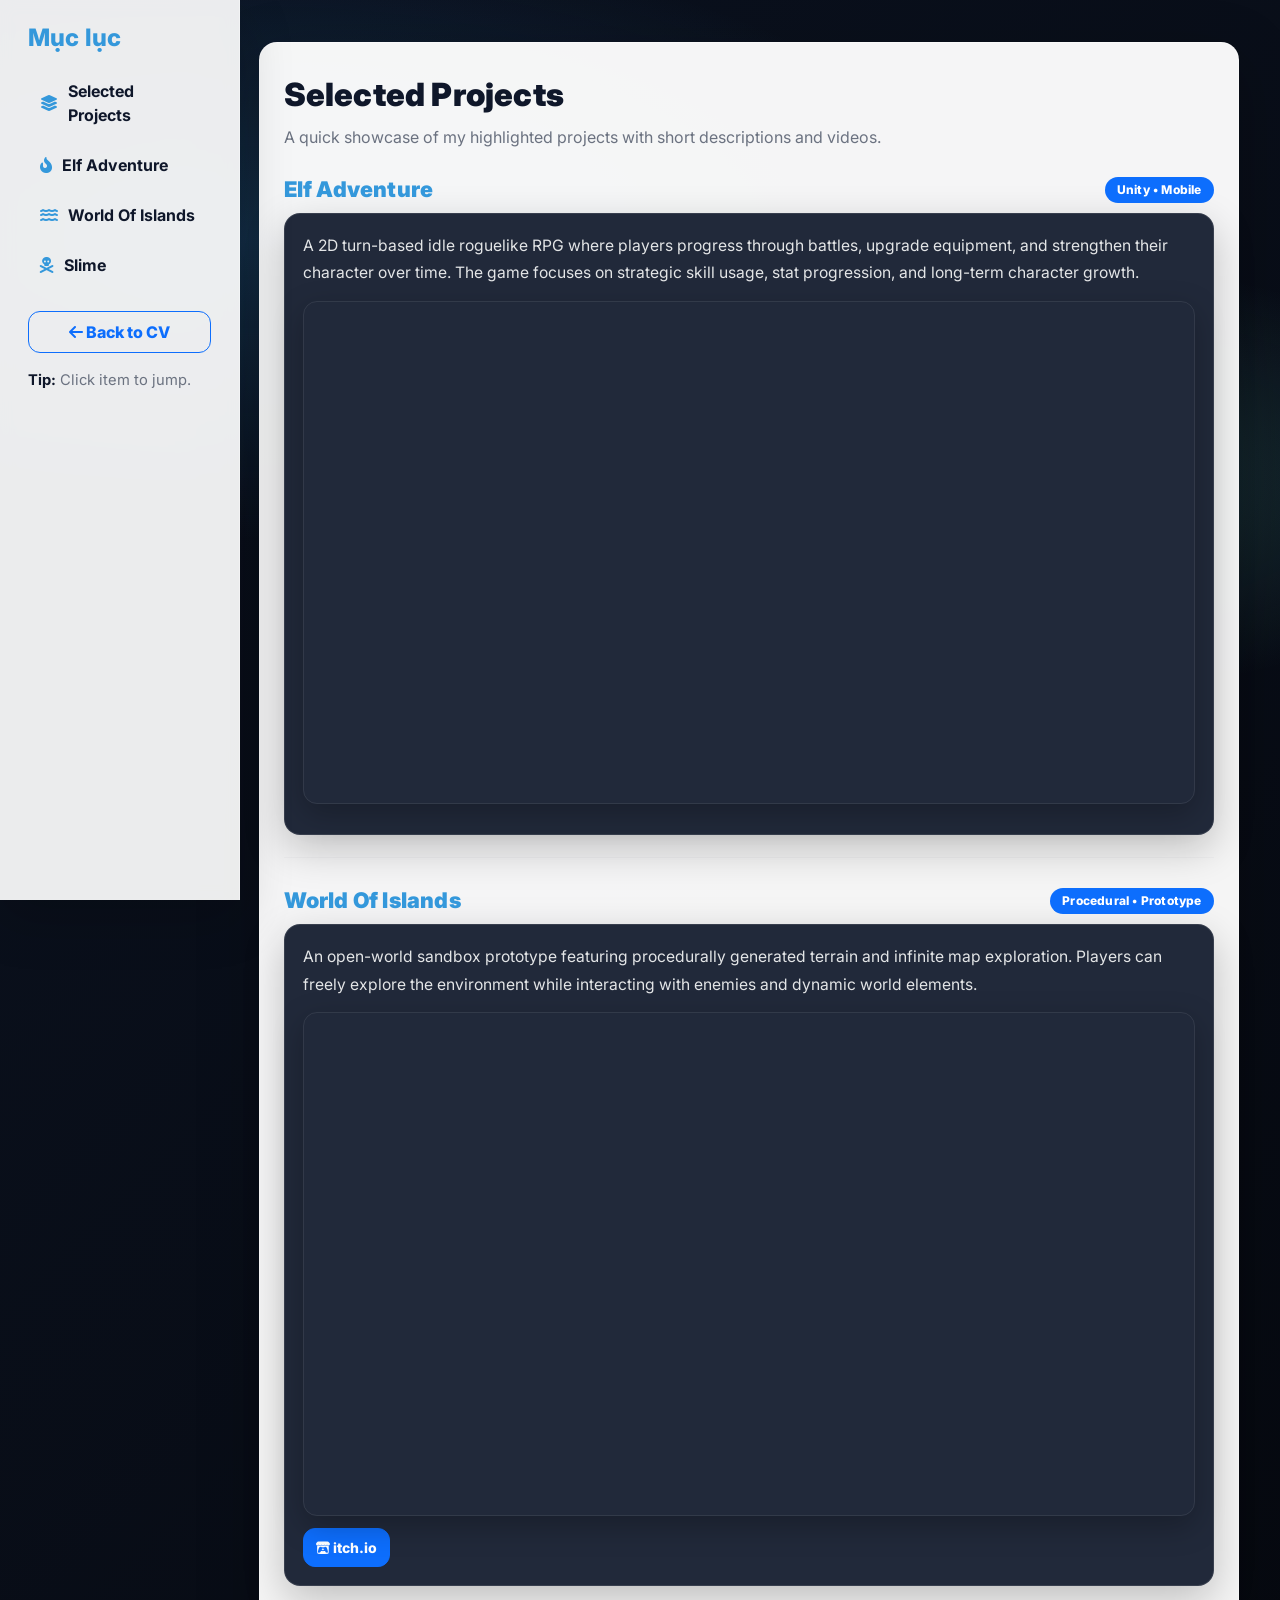
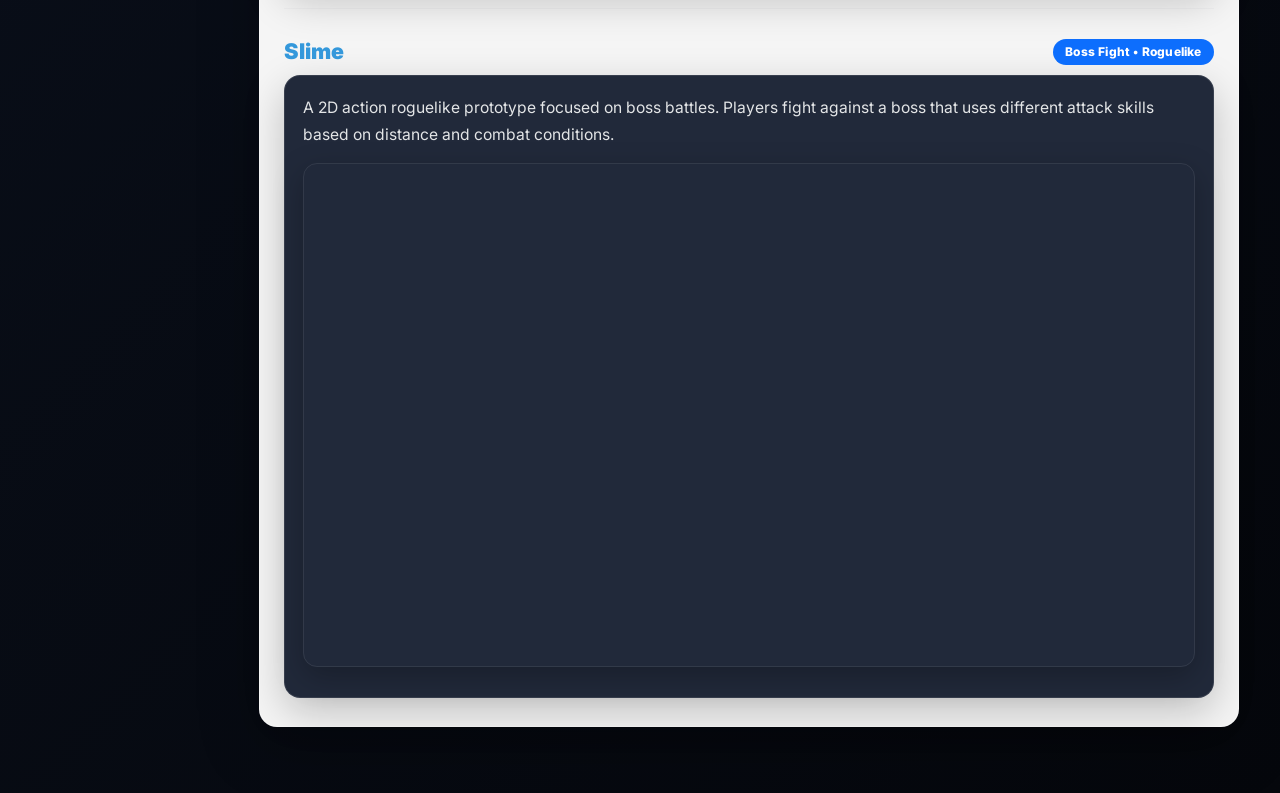
==== portfolio.html @ c22aa897 "commit" ====
<!DOCTYPE html>
<html lang="vi">
<head>
  <meta charset="UTF-8" />
  <meta name="viewport" content="width=device-width, initial-scale=1" />
  <title>Portfolio - Võ Phước Hậu</title>

  <!-- Bootstrap -->
  <link href="https://cdn.jsdelivr.net/npm/bootstrap@5.3.3/dist/css/bootstrap.min.css" rel="stylesheet" />

  <!-- Font Awesome -->
  <link rel="stylesheet" href="https://cdnjs.cloudflare.com/ajax/libs/font-awesome/6.4.2/css/all.min.css" />

  <!-- Inter Font (same as CV) -->
  <link rel="preconnect" href="https://fonts.googleapis.com">
  <link rel="preconnect" href="https://fonts.gstatic.com" crossorigin>
  <link href="https://fonts.googleapis.com/css2?family=Inter:wght@400;500;600;700;800&display=swap" rel="stylesheet">

  <style>
    :root{
      --bg1:#0b1220;
      --bg2:#05070c;
      --card: rgba(255,255,255,0.96);
      --card2: rgba(249,250,251,0.88);
      --text:#111827;
      --muted:#6b7280;
      --line:#e5e7eb;
      --brand:#3498db;
      --brand2:#74ebd5;
      --dark:#0f172a;
    }

    body{
      background:
        radial-gradient(1200px 500px at 20% 10%, rgba(52,152,219,.22), transparent 60%),
        radial-gradient(900px 400px at 80% 20%, rgba(116,235,213,.18), transparent 55%),
        linear-gradient(135deg, var(--bg1), var(--bg2));
      font-family: 'Inter', sans-serif;
      min-height: 100vh;
      color: var(--text);
    }

    /* Layout */
    .portfolio-shell{
      padding: 26px 0;
    }

    .portfolio-container{
      background: var(--card);
      border-radius: 18px;
      box-shadow: 0 18px 60px rgba(0,0,0,0.25);
      border: 1px solid rgba(255,255,255,0.35);
      padding: 28px 24px;
      margin: 16px auto 40px;
      max-width: 980px;
    }

    /* Sidebar */
    .sidebar{
      min-width: 240px;
      z-index: 100;
      background: rgba(255,255,255,0.92);
      border-right: 1px solid rgba(255,255,255,0.35);
      box-shadow: 0 18px 50px rgba(0,0,0,0.18);
      backdrop-filter: blur(8px);
    }

    .sidebar h4{
      color: var(--brand);
      font-weight: 800;
      letter-spacing: .2px;
      margin: 0;
    }

    .sidebar .nav-link{
      color: #0f172a;
      font-weight: 700;
      border-radius: 12px;
      padding: 10px 12px;
      transition: background 0.2s, transform 0.15s;
      display:flex;
      align-items:center;
      gap:10px;
    }

    .sidebar .nav-link:hover{
      background: rgba(52,152,219,.10);
      transform: translateY(-1px);
    }

    .sidebar .nav-link.active{
      background: rgba(52,152,219,.14);
      border: 1px solid rgba(52,152,219,.25);
    }

    /* Header */
    .page-title{
      font-weight: 900;
      letter-spacing: .2px;
      color: var(--dark);
      margin-bottom: 6px;
      font-size: 2rem;
    }
    .page-subtitle{
      color: var(--muted);
      margin-bottom: 0;
      line-height: 1.6;
    }

    /* Project sections */
    .project-section{
      margin-top: 18px;
      padding-top: 8px;
    }

    .project-header{
      display:flex;
      align-items:center;
      justify-content: space-between;
      gap: 12px;
      margin-bottom: 10px;
    }

    .project-name{
      margin:0;
      font-weight: 900;
      color: var(--brand);
      letter-spacing: .2px;
      font-size: 1.35rem;
    }

    .badge{
      border-radius: 999px;
      font-weight: 800;
      padding: 7px 12px;
      letter-spacing: .2px;
    }

    .project-card{
      border-radius: 16px;
      border: 1px solid rgba(255,255,255,0.10);
      background: rgba(15,23,42,0.92);
      box-shadow: 0 14px 40px rgba(0,0,0,0.22);
      padding: 18px 18px;
    }

    .project-desc{
      color: rgba(248,249,250,0.90);
      line-height: 1.75;
      margin-bottom: 14px;
      font-size: .98rem;
    }

    .video-wrapper{
      position: relative;
      padding-bottom: 56.25%;
      height: 0;
      overflow: hidden;
      border-radius: 14px;
      box-shadow: 0 10px 30px rgba(0,0,0,0.25);
      border: 1px solid rgba(255,255,255,0.08);
      margin-bottom: 12px;
    }
    .video-wrapper iframe{
      position:absolute; top:0; left:0; width:100%; height:100%;
      border-radius: 14px;
    }

    .btn{
      border-radius: 12px;
      font-weight: 800;
      padding: 8px 12px;
    }

    hr{
      border-color: rgba(17,24,39,0.10);
      margin: 22px 0;
    }

    /* Mobile sidebar */
    #toggleSidebar{
      top: 18px;
      left: 18px;
      z-index: 1000;
      border-radius: 12px;
      font-weight: 800;
    }

    @media (max-width: 768px){
      #sidebar{ width: 250px; }
      main{ margin-left: 0 !important; }
      .portfolio-container{
        padding: 20px 14px;
        margin-top: 58px;
      }
    }
  </style>
</head>

<body>
  <button id="toggleSidebar" class="btn btn-outline-light position-fixed d-md-none">
    <i class="fa-solid fa-bars"></i>
  </button>

  <div class="container-fluid portfolio-shell">
    <div class="row">

      <!-- Sidebar -->
      <nav id="sidebar"
           class="col-md-3 col-lg-2 sidebar position-fixed vh-100 overflow-auto"
           style="left:0; top:0; transition:left 0.3s;">
        <div class="pt-4 px-3">
          <div class="d-flex align-items-center justify-content-between">
            <h4>Mục lục</h4>
            <button id="closeSidebar" class="btn btn-sm btn-light d-md-none" style="border-radius:10px;">
              <i class="fa-solid fa-xmark"></i>
            </button>
          </div>

          <ul class="nav flex-column mt-3" style="gap: 6px;">
            <li class="nav-item">
              <a class="nav-link" href="#selected-projects">
                <i class="fa-solid fa-layer-group" style="color:var(--brand)"></i>
                <span>Selected Projects</span>
              </a>
            </li>

            <li class="nav-item">
              <a class="nav-link" href="#elf-adventure">
                <i class="fa-solid fa-fire-flame-curved" style="color:var(--brand)"></i>
                <span>Elf Adventure</span>
              </a>
            </li>

            <li class="nav-item">
              <a class="nav-link" href="#world-of-islands">
                <i class="fa-solid fa-water" style="color:var(--brand)"></i>
                <span>World Of Islands</span>
              </a>
            </li>

            <li class="nav-item">
              <a class="nav-link" href="#slime-roguelike">
                <i class="fa-solid fa-skull-crossbones" style="color:var(--brand)"></i>
                <span>Slime</span>
              </a>
            </li>
          </ul>

          <a href="index.html" class="btn btn-outline-primary mt-4 w-100">
            <i class="fa-solid fa-arrow-left"></i> Back to CV
          </a>

          <div class="mt-3" style="color:var(--muted); font-size:.92rem; line-height:1.6;">
            <b style="color:#0f172a;">Tip:</b> Click item to jump.
          </div>
        </div>
      </nav>

      <!-- Main content -->
      <main class="col-md-9 col-lg-10 offset-md-3 offset-lg-2">
        <div class="portfolio-container">

          <section id="selected-projects">
            <div class="page-title">Selected Projects</div>
            <p class="page-subtitle">A quick showcase of my highlighted projects with short descriptions and videos.</p>
          </section>

          <!-- PROJECT 1 -->
          <section id="elf-adventure" class="project-section">
            <div class="project-header">
              <h3 class="project-name">Elf Adventure</h3>
              <span class="badge bg-primary">Unity • Mobile</span>
            </div>

            <div class="project-card">
              <p class="project-desc">
                A 2D turn-based idle roguelike RPG where players progress through battles, upgrade equipment,
                and strengthen their character over time. The game focuses on strategic skill usage, stat progression,
                and long-term character growth.
              </p>

              <div class="video-wrapper">
                <iframe src="https://www.youtube.com/embed/zH4urWSSIJs?si=Kksbc3OR6FXkF0CQ"
                        frameborder="0" allow="autoplay; encrypted-media" allowfullscreen></iframe>
              </div>

              <!-- Add when available -->
              <!--
              <a href="https://play.google.com/store/apps/details?id=..."
                 class="btn btn-primary btn-sm" target="_blank" rel="noopener">
                <i class="fa-brands fa-google-play"></i> CH Play
              </a>
              -->
            </div>
          </section>

          <hr />

          <!-- PROJECT 2 -->
          <section id="world-of-islands" class="project-section">
            <div class="project-header">
              <h3 class="project-name">World Of Islands</h3>
              <span class="badge bg-primary">Procedural • Prototype</span>
            </div>

            <div class="project-card">
              <p class="project-desc">
                An open-world sandbox prototype featuring procedurally generated terrain and infinite map exploration.
                Players can freely explore the environment while interacting with enemies and dynamic world elements.
              </p>

              <div class="video-wrapper">
                <iframe src="https://www.youtube.com/embed/rtzAHnROvlc?si=ijsRk8je9ROnFsRm"
                        frameborder="0" allow="autoplay; encrypted-media" allowfullscreen></iframe>
              </div>

              <a href="https://uyi981.itch.io/world-of-islands"
                 class="btn btn-primary btn-sm" target="_blank" rel="noopener">
                <i class="fa-brands fa-itch-io"></i> itch.io
              </a>
            </div>
          </section>

          <hr />

          <!-- PROJECT 3 -->
          <section id="slime-roguelike" class="project-section">
            <div class="project-header">
              <h3 class="project-name">Slime</h3>
              <span class="badge bg-primary">Boss Fight • Roguelike</span>
            </div>

            <div class="project-card">
              <p class="project-desc">
                A 2D action roguelike prototype focused on boss battles. Players fight against a boss that uses
                different attack skills based on distance and combat conditions.
              </p>

              <div class="video-wrapper">
                <iframe src="https://www.youtube.com/embed/W8ROAd5GGwc?si=e60w7f4ymEQqLX59"
                        frameborder="0" allow="autoplay; encrypted-media" allowfullscreen></iframe>
              </div>
            </div>
          </section>

        </div>
      </main>
    </div>
  </div>

  <script>
    // Sidebar responsive toggle
    function setSidebarState() {
      var sidebar = document.getElementById('sidebar');
      var toggleBtn = document.getElementById('toggleSidebar');
      var closeBtn = document.getElementById('closeSidebar');

      if (window.innerWidth < 768) {
        if (!sidebar.classList.contains('sidebar-open')) {
          sidebar.style.left = '-260px';
        }
        toggleBtn.style.display = 'block';
        if (closeBtn) closeBtn.style.display = 'inline-block';
      } else {
        sidebar.style.left = '0';
        sidebar.classList.remove('sidebar-open');
        toggleBtn.style.display = 'none';
        if (closeBtn) closeBtn.style.display = 'none';
      }
    }

    window.addEventListener('resize', setSidebarState);
    window.addEventListener('DOMContentLoaded', setSidebarState);

    document.getElementById('toggleSidebar').onclick = function() {
      var sidebar = document.getElementById('sidebar');
      sidebar.style.left = '0';
      sidebar.classList.add('sidebar-open');
    };

    document.getElementById('closeSidebar').onclick = function() {
      var sidebar = document.getElementById('sidebar');
      sidebar.style.left = '-260px';
      sidebar.classList.remove('sidebar-open');
    };

    // Active nav link on click (simple)
    document.querySelectorAll('#sidebar .nav-link').forEach(function(link){
      link.addEventListener('click', function(){
        document.querySelectorAll('#sidebar .nav-link').forEach(function(l){ l.classList.remove('active'); });
        link.classList.add('active');
      });
    });
  </script>

  <script src="https://cdn.jsdelivr.net/npm/bootstrap@5.3.3/dist/js/bootstrap.bundle.min.js"></script>
</body>
</html>
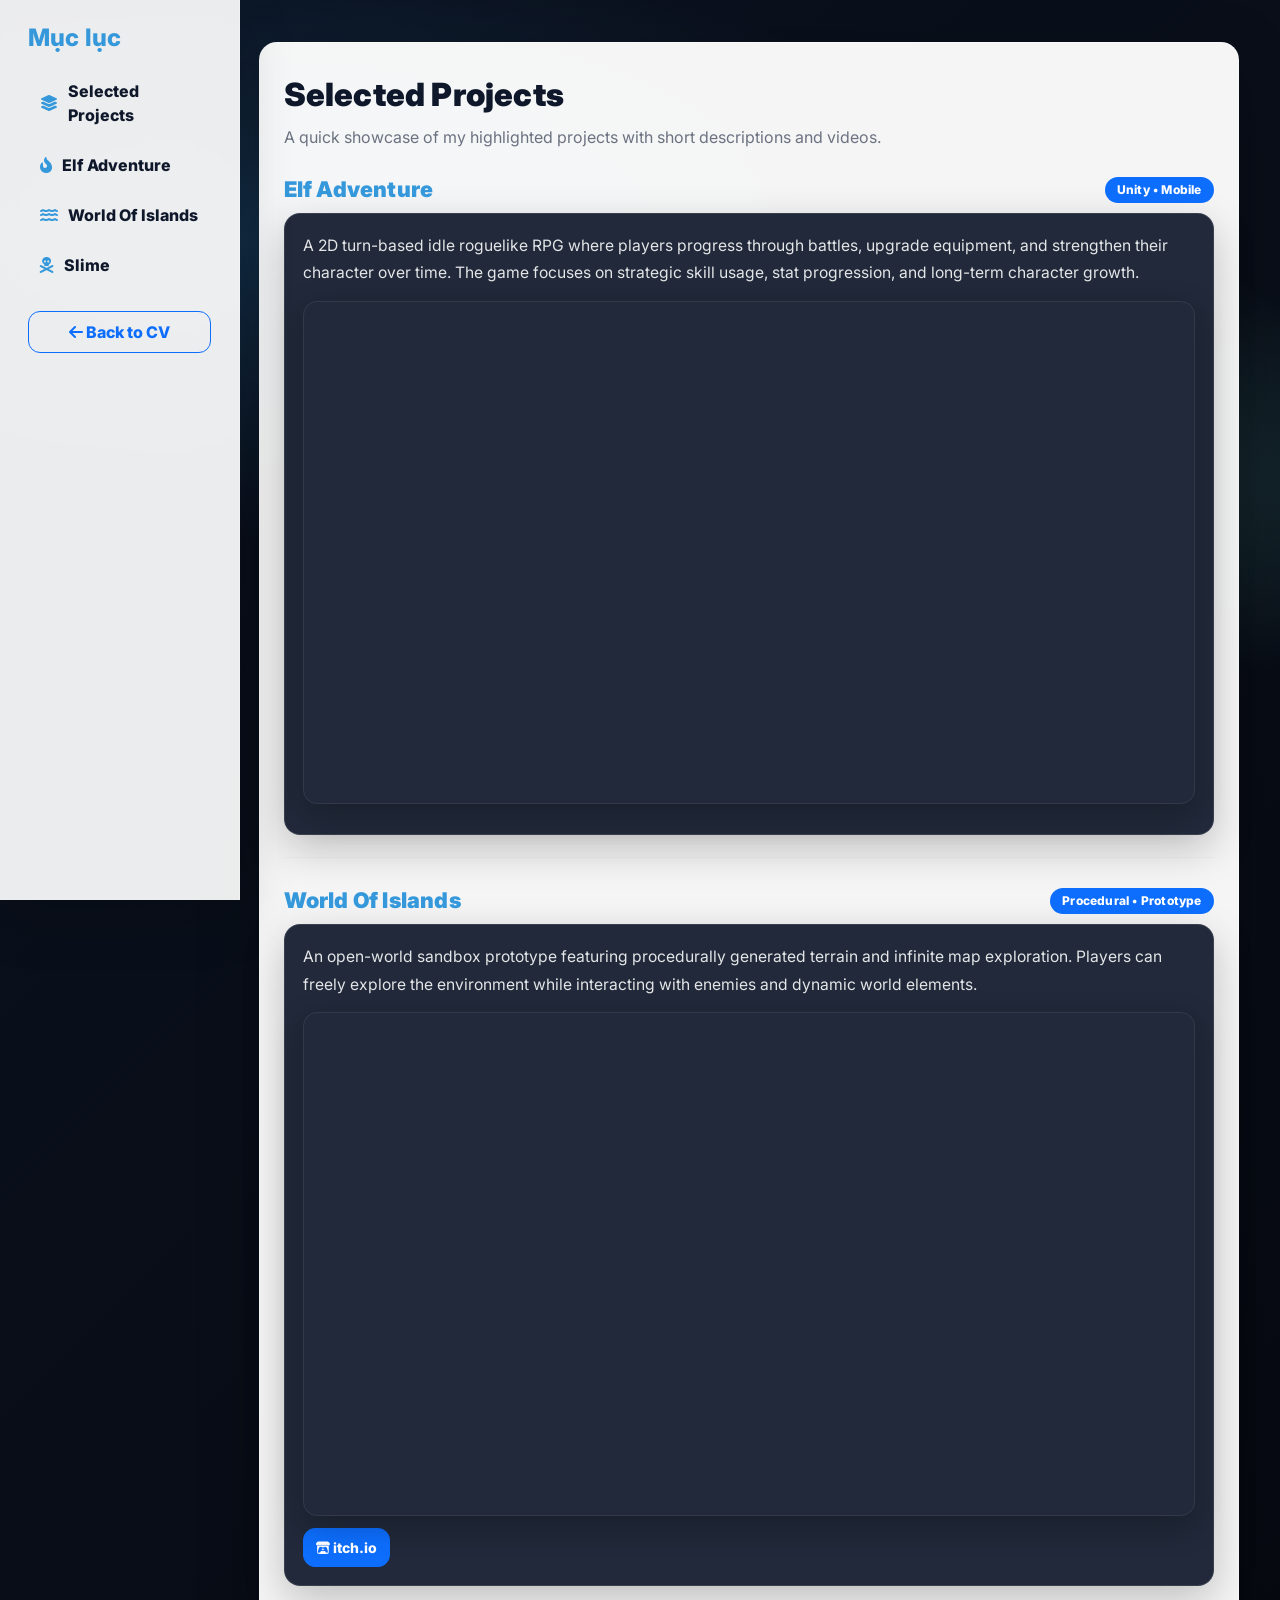
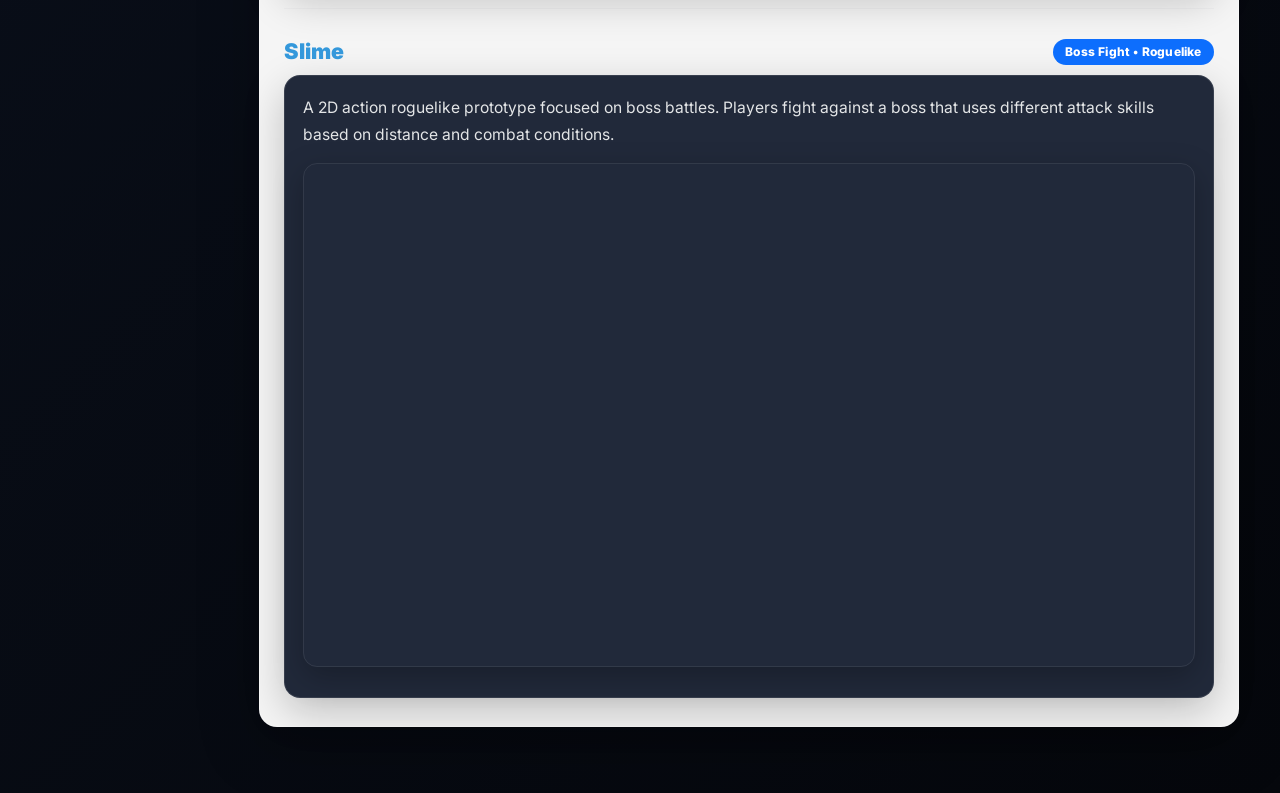
==== commit e1812e83: "commit" ====
--- a/portfolio.html
+++ b/portfolio.html
@@ -21,7 +21,6 @@
       --bg1:#0b1220;
       --bg2:#05070c;
       --card: rgba(255,255,255,0.96);
-      --card2: rgba(249,250,251,0.88);
       --text:#111827;
       --muted:#6b7280;
       --line:#e5e7eb;
@@ -40,7 +39,17 @@
       color: var(--text);
     }
 
-    /* Layout */
+    /* ===== Backdrop for mobile sidebar ===== */
+    #backdrop{
+      display:none;
+      position:fixed;
+      inset:0;
+      background: rgba(0,0,0,.45);
+      z-index: 999;
+      backdrop-filter: blur(2px);
+    }
+
+    /* ===== Main container ===== */
     .portfolio-shell{
       padding: 26px 0;
     }
@@ -55,10 +64,10 @@
       max-width: 980px;
     }
 
-    /* Sidebar */
+    /* ===== Sidebar ===== */
     .sidebar{
       min-width: 240px;
-      z-index: 100;
+      z-index: 1000; /* above backdrop */
       background: rgba(255,255,255,0.92);
       border-right: 1px solid rgba(255,255,255,0.35);
       box-shadow: 0 18px 50px rgba(0,0,0,0.18);
@@ -74,7 +83,7 @@
 
     .sidebar .nav-link{
       color: #0f172a;
-      font-weight: 700;
+      font-weight: 800;
       border-radius: 12px;
       padding: 10px 12px;
       transition: background 0.2s, transform 0.15s;
@@ -93,7 +102,7 @@
       border: 1px solid rgba(52,152,219,.25);
     }
 
-    /* Header */
+    /* ===== Header ===== */
     .page-title{
       font-weight: 900;
       letter-spacing: .2px;
@@ -107,7 +116,7 @@
       line-height: 1.6;
     }
 
-    /* Project sections */
+    /* ===== Project sections ===== */
     .project-section{
       margin-top: 18px;
       padding-top: 8px;
@@ -177,27 +186,63 @@
       margin: 22px 0;
     }
 
-    /* Mobile sidebar */
+    /* ===== Mobile toggle button ===== */
     #toggleSidebar{
       top: 18px;
       left: 18px;
-      z-index: 1000;
+      z-index: 1100;
       border-radius: 12px;
-      font-weight: 800;
-    }
-
+      font-weight: 900;
+    }
+
+    /* =========================
+       MOBILE: MAKE IT LOOK UNIQUE
+       ========================= */
     @media (max-width: 768px){
-      #sidebar{ width: 250px; }
+      /* 1) Container becomes "hero card" + more rounded */
+      .portfolio-container{
+        padding: 18px 14px;
+        margin-top: 84px; /* leave space for button */
+        border-radius: 22px;
+      }
+
+      .page-title{
+        font-size: 1.6rem;
+      }
+
+      /* 2) Project cards become more “stacked” and airy */
+      .project-card{
+        border-radius: 20px;
+        padding: 16px 14px;
+      }
+
+      .project-name{
+        font-size: 1.18rem;
+      }
+
+      /* 3) Sidebar becomes overlay drawer (not template-like) */
+      #sidebar{
+        width: 85vw !important;
+        max-width: 320px;
+        border-top-right-radius: 18px;
+        border-bottom-right-radius: 18px;
+      }
+
+      /* 4) Ensure main doesn't offset */
       main{ margin-left: 0 !important; }
-      .portfolio-container{
-        padding: 20px 14px;
-        margin-top: 58px;
+
+      /* 5) Hide close button style nicer */
+      #closeSidebar{
+        border-radius: 10px;
       }
     }
   </style>
 </head>
 
 <body>
+  <!-- Backdrop (mobile) -->
+  <div id="backdrop"></div>
+
   <button id="toggleSidebar" class="btn btn-outline-light position-fixed d-md-none">
     <i class="fa-solid fa-bars"></i>
   </button>
@@ -212,7 +257,7 @@
         <div class="pt-4 px-3">
           <div class="d-flex align-items-center justify-content-between">
             <h4>Mục lục</h4>
-            <button id="closeSidebar" class="btn btn-sm btn-light d-md-none" style="border-radius:10px;">
+            <button id="closeSidebar" class="btn btn-sm btn-light d-md-none">
               <i class="fa-solid fa-xmark"></i>
             </button>
           </div>
@@ -250,10 +295,6 @@
           <a href="index.html" class="btn btn-outline-primary mt-4 w-100">
             <i class="fa-solid fa-arrow-left"></i> Back to CV
           </a>
-
-          <div class="mt-3" style="color:var(--muted); font-size:.92rem; line-height:1.6;">
-            <b style="color:#0f172a;">Tip:</b> Click item to jump.
-          </div>
         </div>
       </nav>
 
@@ -350,15 +391,16 @@
   </div>
 
   <script>
-    // Sidebar responsive toggle
+    // Sidebar responsive toggle + backdrop
     function setSidebarState() {
       var sidebar = document.getElementById('sidebar');
       var toggleBtn = document.getElementById('toggleSidebar');
       var closeBtn = document.getElementById('closeSidebar');
+      var backdrop = document.getElementById('backdrop');
 
       if (window.innerWidth < 768) {
         if (!sidebar.classList.contains('sidebar-open')) {
-          sidebar.style.left = '-260px';
+          sidebar.style.left = '-340px';
         }
         toggleBtn.style.display = 'block';
         if (closeBtn) closeBtn.style.display = 'inline-block';
@@ -367,29 +409,39 @@
         sidebar.classList.remove('sidebar-open');
         toggleBtn.style.display = 'none';
         if (closeBtn) closeBtn.style.display = 'none';
+        backdrop.style.display = 'none';
       }
     }
 
     window.addEventListener('resize', setSidebarState);
     window.addEventListener('DOMContentLoaded', setSidebarState);
 
-    document.getElementById('toggleSidebar').onclick = function() {
+    function openSidebar(){
       var sidebar = document.getElementById('sidebar');
+      var backdrop = document.getElementById('backdrop');
       sidebar.style.left = '0';
       sidebar.classList.add('sidebar-open');
-    };
-
-    document.getElementById('closeSidebar').onclick = function() {
+      backdrop.style.display = 'block';
+    }
+
+    function closeSidebar(){
       var sidebar = document.getElementById('sidebar');
-      sidebar.style.left = '-260px';
+      var backdrop = document.getElementById('backdrop');
+      sidebar.style.left = '-340px';
       sidebar.classList.remove('sidebar-open');
-    };
-
-    // Active nav link on click (simple)
+      backdrop.style.display = 'none';
+    }
+
+    document.getElementById('toggleSidebar').onclick = openSidebar;
+    document.getElementById('closeSidebar').onclick = closeSidebar;
+    document.getElementById('backdrop').onclick = closeSidebar;
+
+    // Active nav link on click
     document.querySelectorAll('#sidebar .nav-link').forEach(function(link){
       link.addEventListener('click', function(){
         document.querySelectorAll('#sidebar .nav-link').forEach(function(l){ l.classList.remove('active'); });
         link.classList.add('active');
+        if (window.innerWidth < 768) closeSidebar();
       });
     });
   </script>
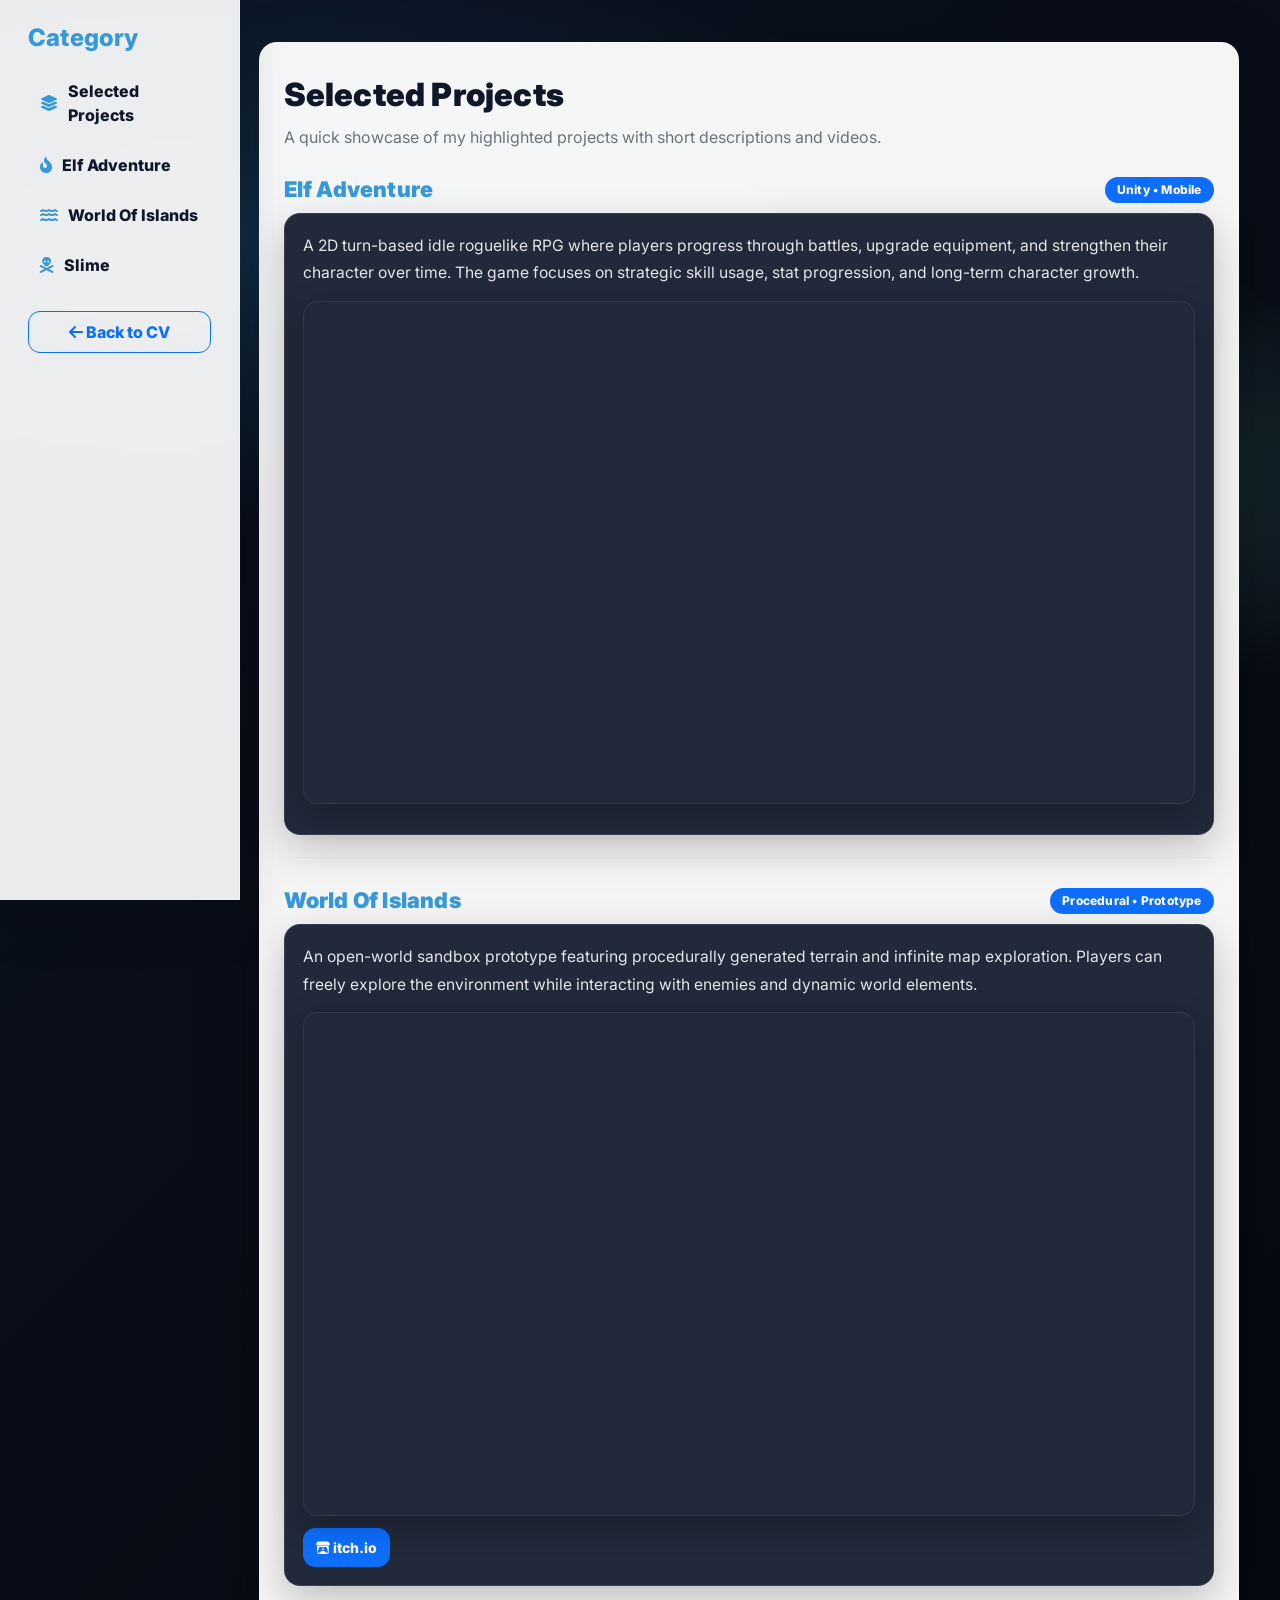
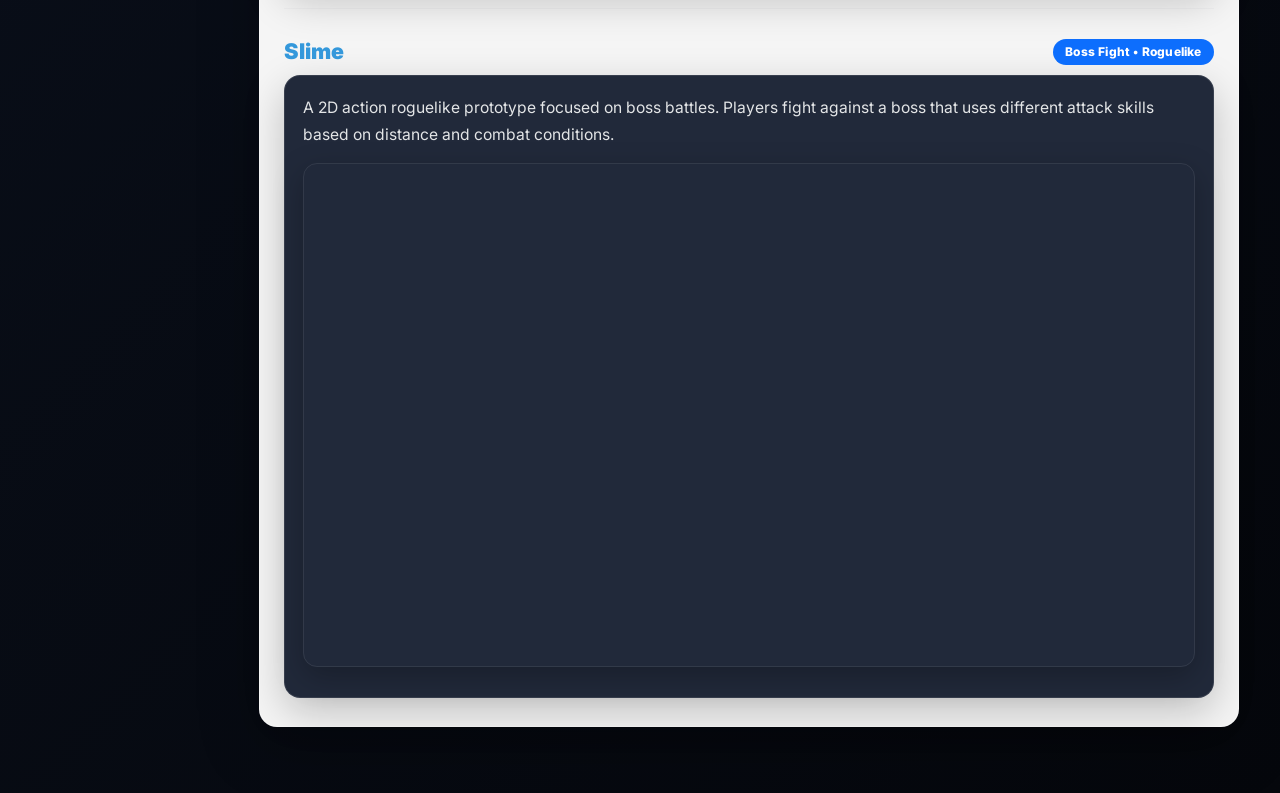
==== commit 2f95ae2f: "COMMIT" ====
--- a/portfolio.html
+++ b/portfolio.html
@@ -256,7 +256,7 @@
            style="left:0; top:0; transition:left 0.3s;">
         <div class="pt-4 px-3">
           <div class="d-flex align-items-center justify-content-between">
-            <h4>Mục lục</h4>
+            <h4>Category</h4>
             <button id="closeSidebar" class="btn btn-sm btn-light d-md-none">
               <i class="fa-solid fa-xmark"></i>
             </button>
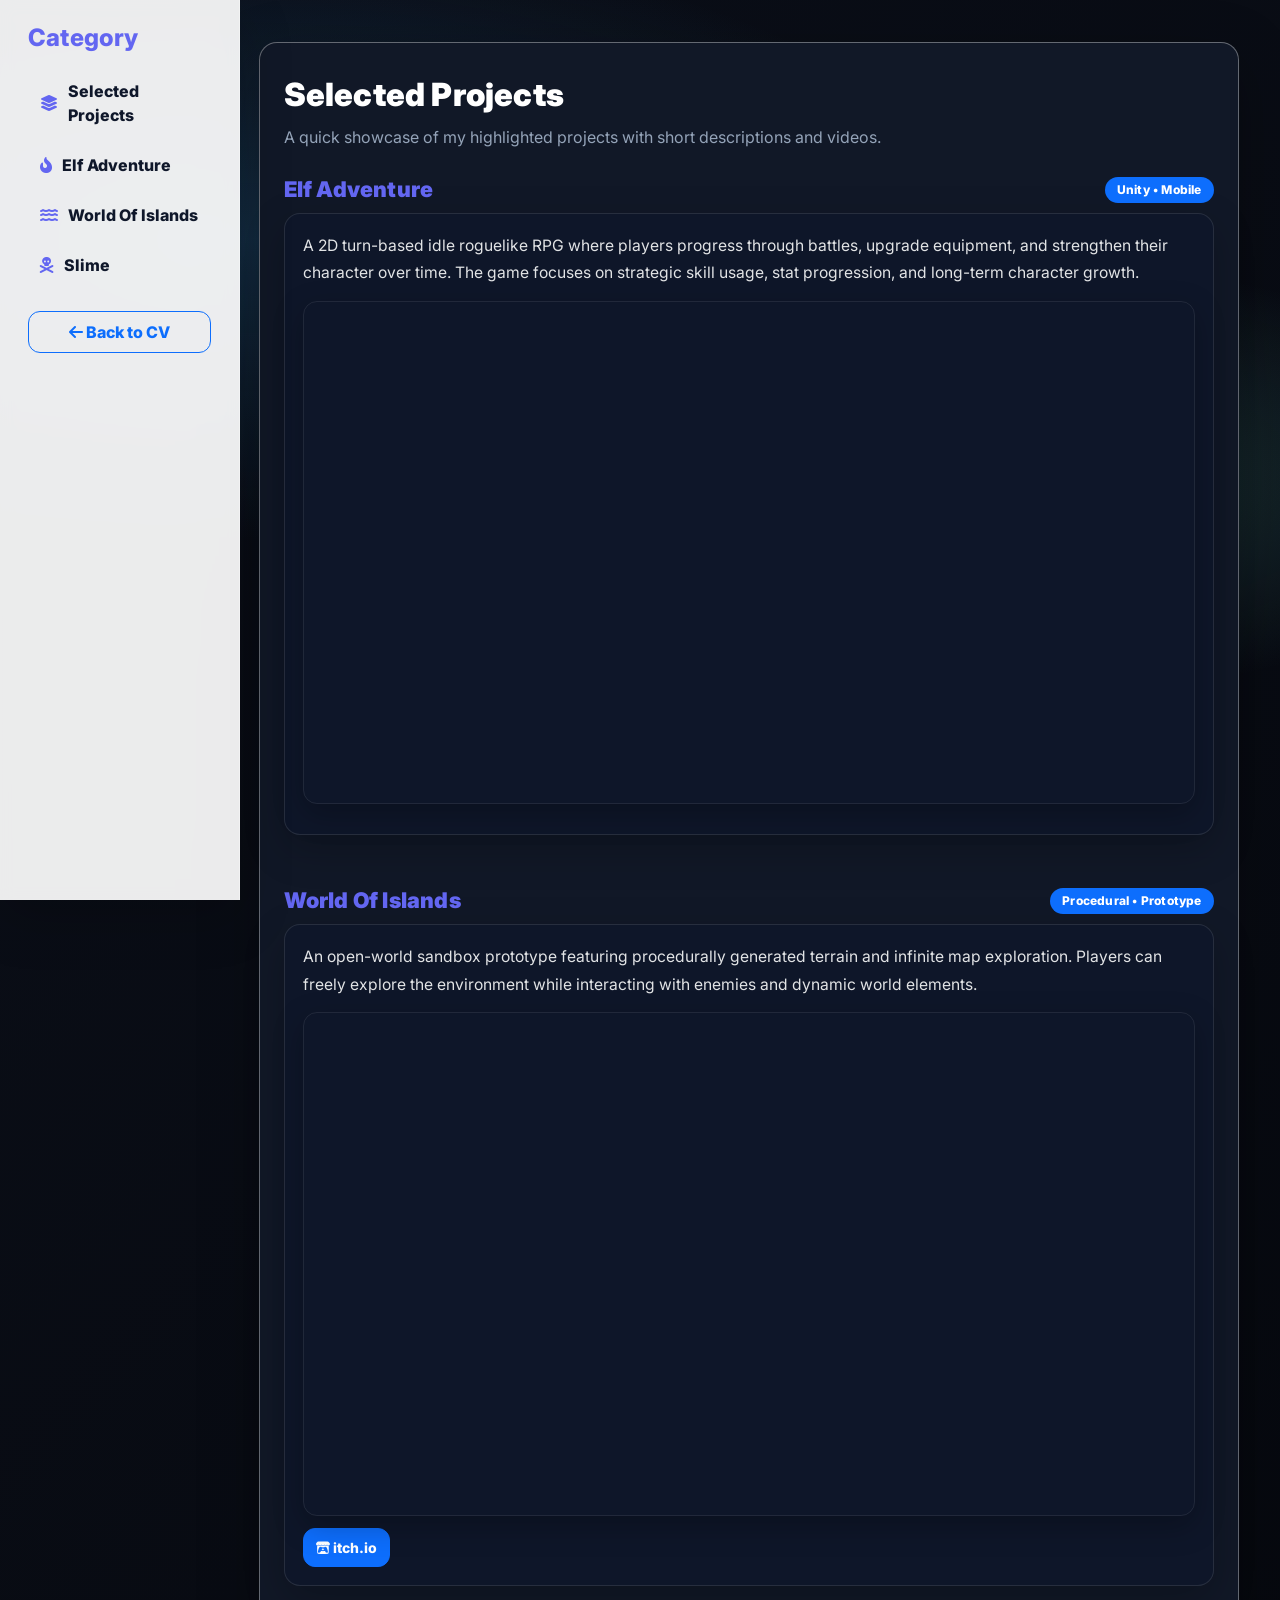
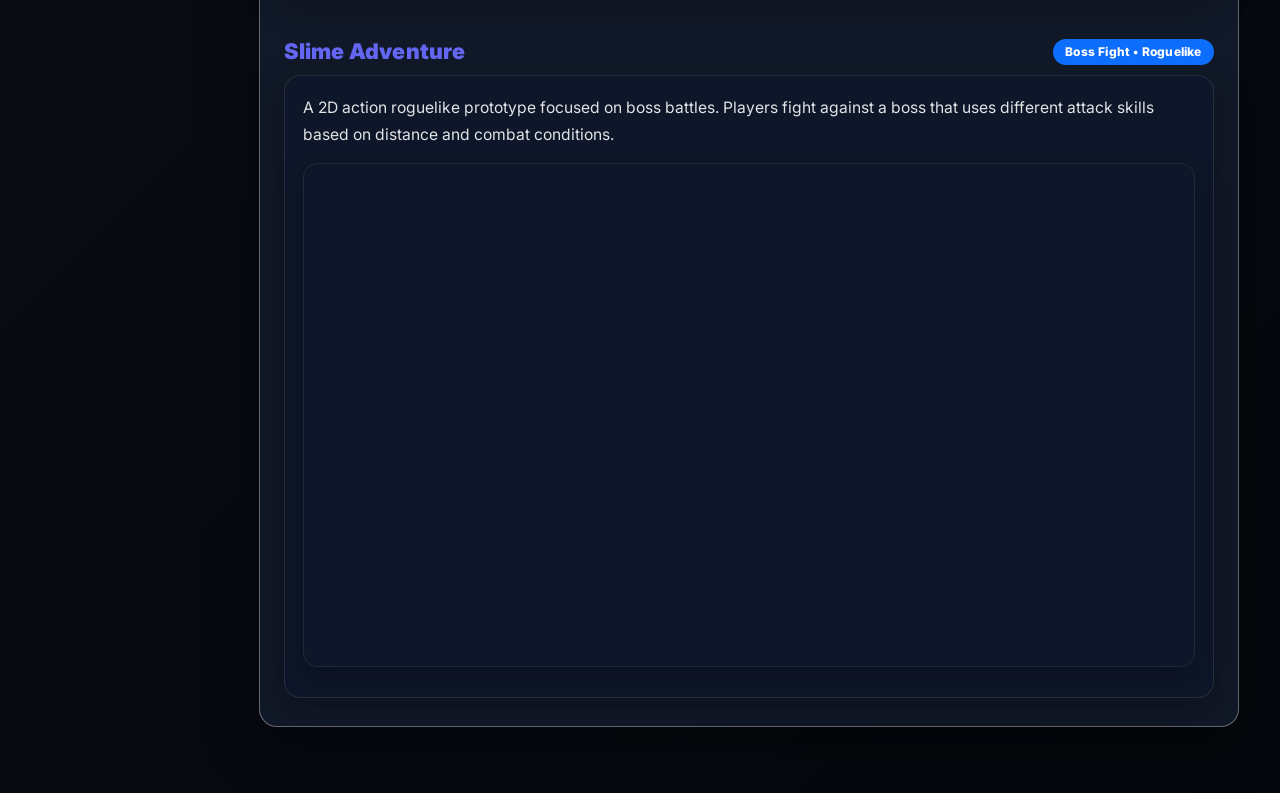
==== commit f39b6cff: "commit" ====
--- a/portfolio.html
+++ b/portfolio.html
@@ -17,17 +17,19 @@
   <link href="https://fonts.googleapis.com/css2?family=Inter:wght@400;500;600;700;800&display=swap" rel="stylesheet">
 
   <style>
-    :root{
-      --bg1:#0b1220;
-      --bg2:#05070c;
-      --card: rgba(255,255,255,0.96);
-      --text:#111827;
-      --muted:#6b7280;
-      --line:#e5e7eb;
-      --brand:#3498db;
-      --brand2:#74ebd5;
-      --dark:#0f172a;
-    }
+:root{
+  --bg1:#0b0f19;
+  --bg2:#05070c;
+
+  --card:#111827;
+  --text:#f1f5f9;
+  --muted:#94a3b8;
+  --line:#1f2937;
+
+  --brand:#6366f1;      /* Indigo nhẹ */
+  --brand2:#8b5cf6;     /* Purple accent */
+  --dark:#ffffff;
+}
 
     body{
       background:
@@ -368,7 +370,7 @@
           <!-- PROJECT 3 -->
           <section id="slime-roguelike" class="project-section">
             <div class="project-header">
-              <h3 class="project-name">Slime</h3>
+              <h3 class="project-name">Slime Adventure</h3>
               <span class="badge bg-primary">Boss Fight • Roguelike</span>
             </div>
 
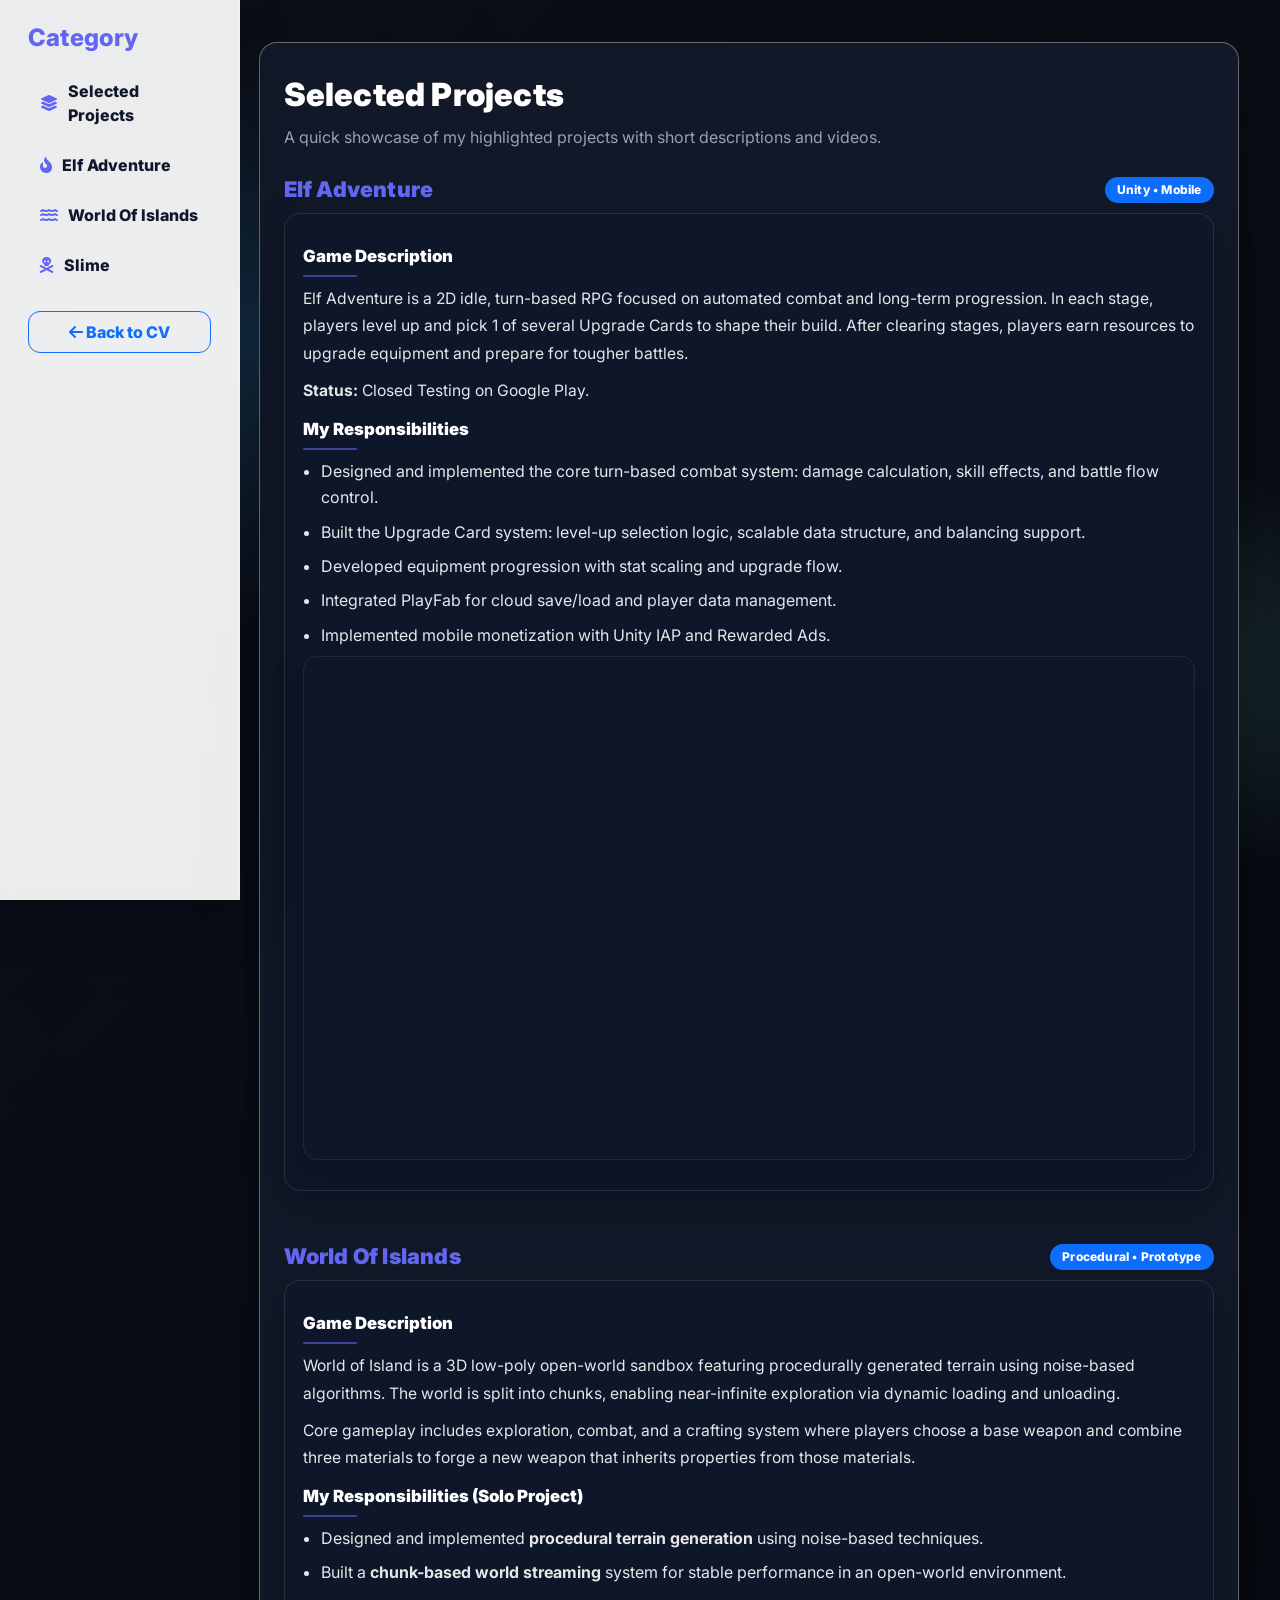
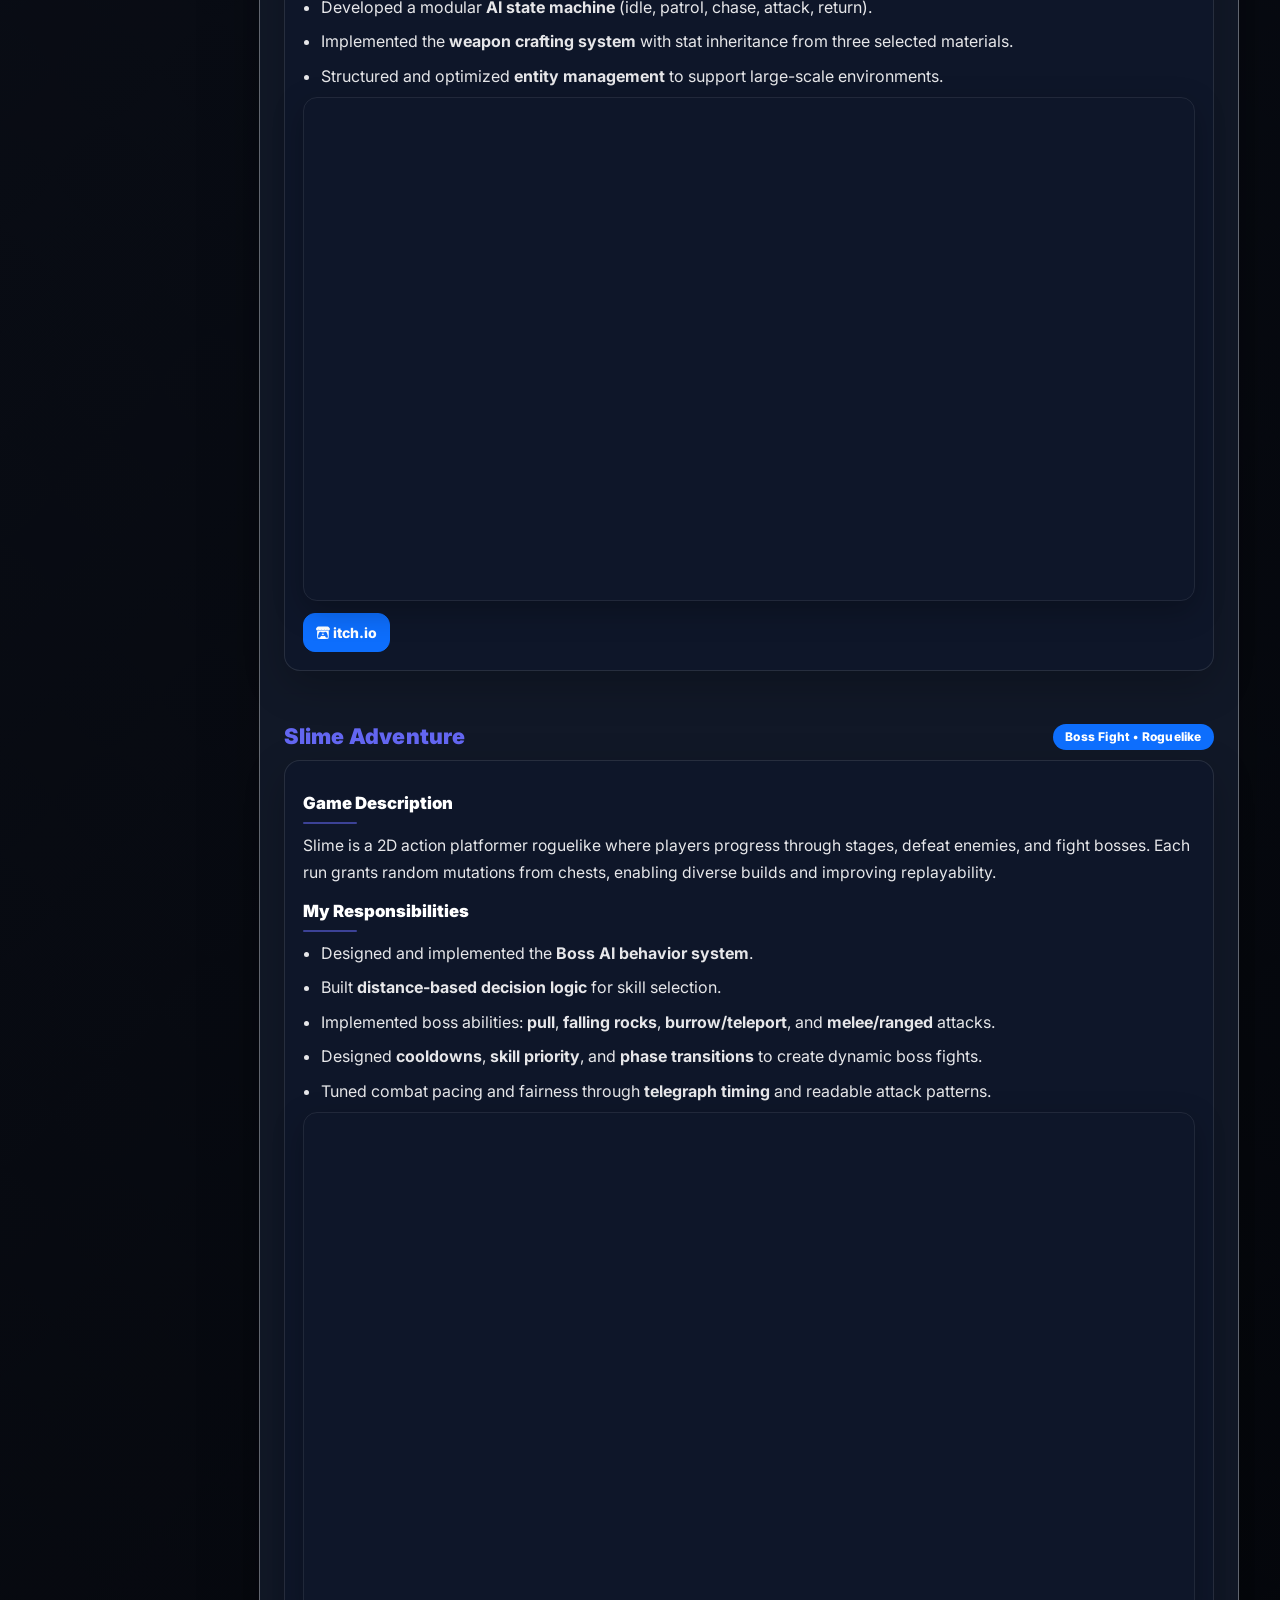
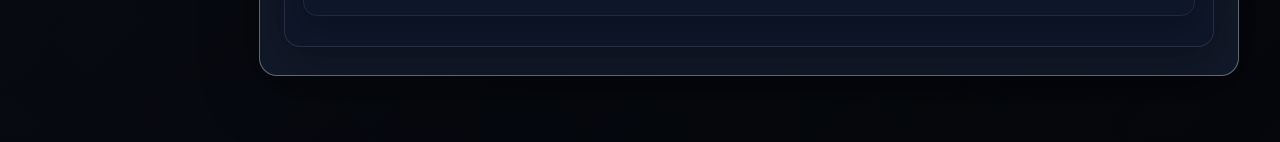
==== commit 4a46a2c4: "â" ====
--- a/portfolio.html
+++ b/portfolio.html
@@ -161,7 +161,40 @@
       margin-bottom: 14px;
       font-size: .98rem;
     }
-
+.project-block-title{
+  font-weight: 900;
+  color: var(--dark);
+  margin: 12px 0 8px;
+  font-size: 1.05rem;
+}
+
+.project-block-title::after{
+  content:"";
+  display:block;
+  height: 2px;
+  width: 54px;
+  margin-top: 6px;
+  background: rgba(99,102,241,.55);
+  border-radius: 999px;
+}
+
+.project-desc{
+  color: rgba(248,249,250,0.92);
+  line-height: 1.75;
+  margin-bottom: 10px;
+  font-size: .98rem;
+}
+
+.resp-list{
+  margin: 0;
+  padding-left: 18px;
+  color: rgba(248,249,250,0.92);
+}
+
+.resp-list li{
+  margin: 8px 0;
+  line-height: 1.65;
+}
     .video-wrapper{
       position: relative;
       padding-bottom: 56.25%;
@@ -317,11 +350,24 @@
             </div>
 
             <div class="project-card">
-              <p class="project-desc">
-                A 2D turn-based idle roguelike RPG where players progress through battles, upgrade equipment,
-                and strengthen their character over time. The game focuses on strategic skill usage, stat progression,
-                and long-term character growth.
-              </p>
+             <div class="project-block-title">Game Description</div>
+<p class="project-desc">
+  Elf Adventure is a 2D idle, turn-based RPG focused on automated combat and long-term progression.
+  In each stage, players level up and pick 1 of several Upgrade Cards to shape their build.
+  After clearing stages, players earn resources to upgrade equipment and prepare for tougher battles.
+</p>
+<p class="project-desc mb-2">
+  <b>Status:</b> Closed Testing on Google Play.
+</p>
+
+<div class="project-block-title">My Responsibilities</div>
+<ul class="resp-list">
+  <li>Designed and implemented the core turn-based combat system: damage calculation, skill effects, and battle flow control.</li>
+  <li>Built the Upgrade Card system: level-up selection logic, scalable data structure, and balancing support.</li>
+  <li>Developed equipment progression with stat scaling and upgrade flow.</li>
+  <li>Integrated PlayFab for cloud save/load and player data management.</li>
+  <li>Implemented mobile monetization with Unity IAP and Rewarded Ads.</li>
+</ul>
 
               <div class="video-wrapper">
                 <iframe src="https://www.youtube.com/embed/zH4urWSSIJs?si=Kksbc3OR6FXkF0CQ"
@@ -348,10 +394,24 @@
             </div>
 
             <div class="project-card">
-              <p class="project-desc">
-                An open-world sandbox prototype featuring procedurally generated terrain and infinite map exploration.
-                Players can freely explore the environment while interacting with enemies and dynamic world elements.
-              </p>
+          <div class="project-block-title">Game Description</div>
+<p class="project-desc">
+  World of Island is a 3D low-poly open-world sandbox featuring procedurally generated terrain using noise-based algorithms.
+  The world is split into chunks, enabling near-infinite exploration via dynamic loading and unloading.
+</p>
+<p class="project-desc">
+  Core gameplay includes exploration, combat, and a crafting system where players choose a base weapon and combine three materials
+  to forge a new weapon that inherits properties from those materials.
+</p>
+
+<div class="project-block-title">My Responsibilities (Solo Project)</div>
+<ul class="resp-list">
+  <li>Designed and implemented <b>procedural terrain generation</b> using noise-based techniques.</li>
+  <li>Built a <b>chunk-based world streaming</b> system for stable performance in an open-world environment.</li>
+  <li>Developed a modular <b>AI state machine</b> (idle, patrol, chase, attack, return).</li>
+  <li>Implemented the <b>weapon crafting system</b> with stat inheritance from three selected materials.</li>
+  <li>Structured and optimized <b>entity management</b> to support large-scale environments.</li>
+</ul>
 
               <div class="video-wrapper">
                 <iframe src="https://www.youtube.com/embed/rtzAHnROvlc?si=ijsRk8je9ROnFsRm"
@@ -375,10 +435,20 @@
             </div>
 
             <div class="project-card">
-              <p class="project-desc">
-                A 2D action roguelike prototype focused on boss battles. Players fight against a boss that uses
-                different attack skills based on distance and combat conditions.
-              </p>
+      <div class="project-block-title">Game Description</div>
+<p class="project-desc">
+  Slime is a 2D action platformer roguelike where players progress through stages, defeat enemies, and fight bosses.
+  Each run grants random mutations from chests, enabling diverse builds and improving replayability.
+</p>
+
+<div class="project-block-title">My Responsibilities</div>
+<ul class="resp-list">
+  <li>Designed and implemented the <b>Boss AI behavior system</b>.</li>
+  <li>Built <b>distance-based decision logic</b> for skill selection.</li>
+  <li>Implemented boss abilities: <b>pull</b>, <b>falling rocks</b>, <b>burrow/teleport</b>, and <b>melee/ranged</b> attacks.</li>
+  <li>Designed <b>cooldowns</b>, <b>skill priority</b>, and <b>phase transitions</b> to create dynamic boss fights.</li>
+  <li>Tuned combat pacing and fairness through <b>telegraph timing</b> and readable attack patterns.</li>
+</ul>
 
               <div class="video-wrapper">
                 <iframe src="https://www.youtube.com/embed/W8ROAd5GGwc?si=e60w7f4ymEQqLX59"
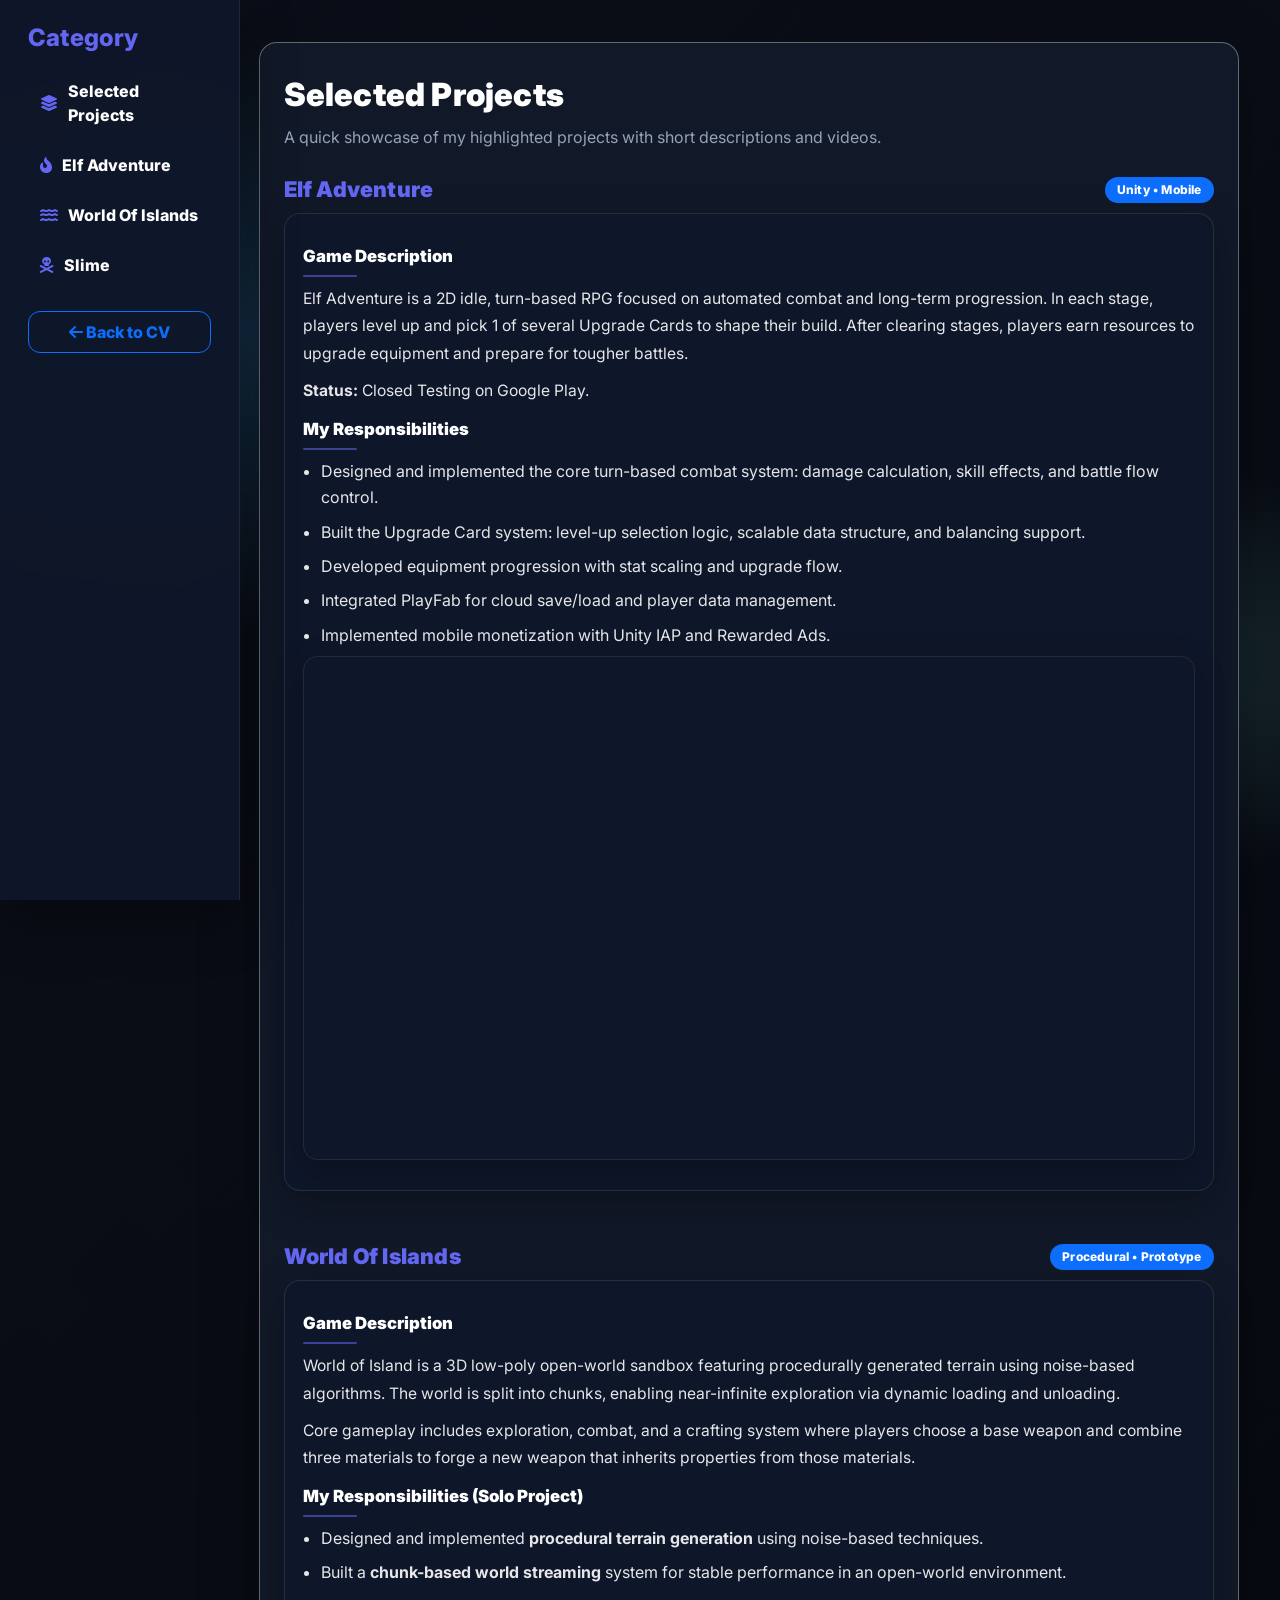
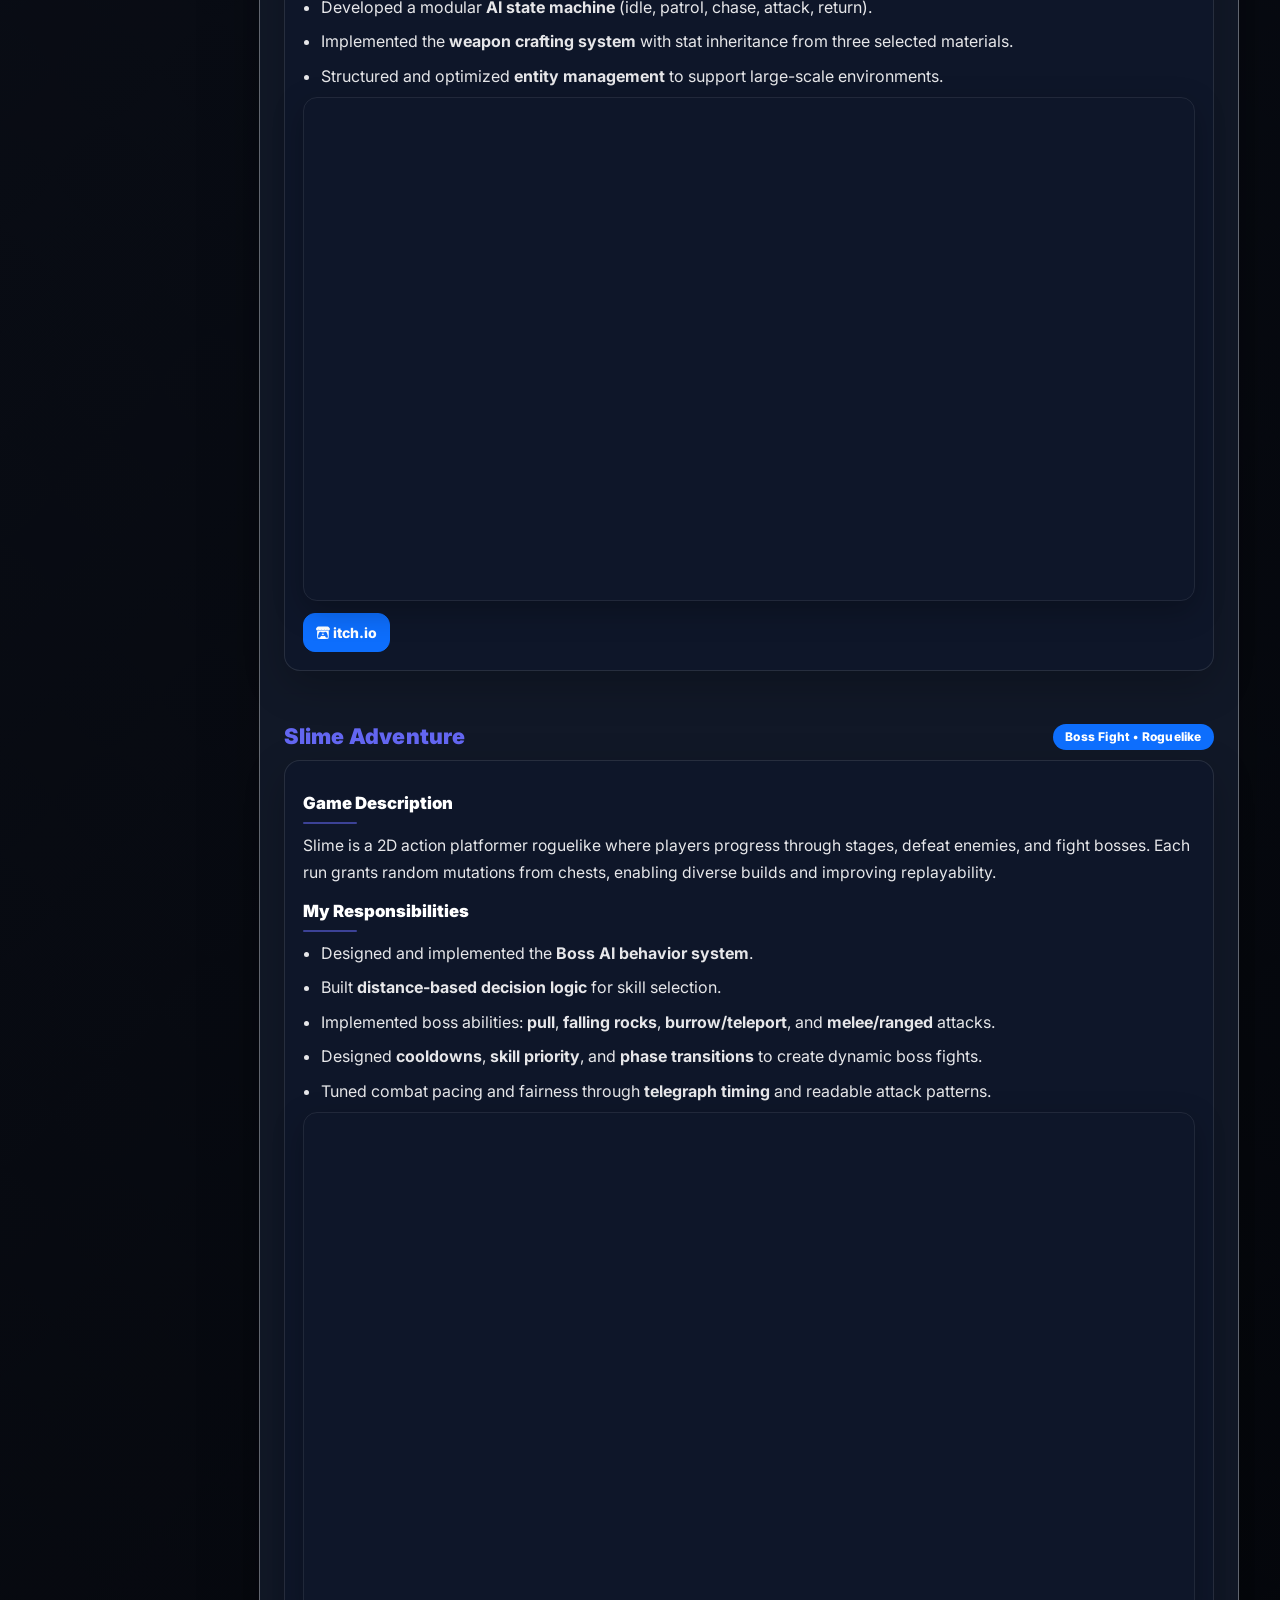
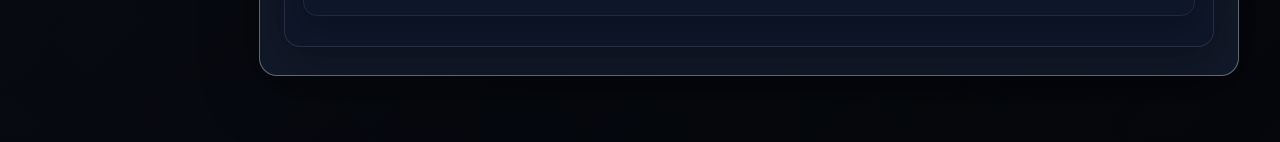
==== commit 1a115687: "a" ====
--- a/portfolio.html
+++ b/portfolio.html
@@ -67,15 +67,14 @@
     }
 
     /* ===== Sidebar ===== */
-    .sidebar{
-      min-width: 240px;
-      z-index: 1000; /* above backdrop */
-      background: rgba(255,255,255,0.92);
-      border-right: 1px solid rgba(255,255,255,0.35);
-      box-shadow: 0 18px 50px rgba(0,0,0,0.18);
-      backdrop-filter: blur(8px);
-    }
-
+  .sidebar{
+  min-width: 240px;
+  z-index: 1000;
+  background: rgba(15,23,42,0.95);
+  border-right: 1px solid rgba(255,255,255,0.08);
+  box-shadow: 0 18px 50px rgba(0,0,0,0.35);
+  backdrop-filter: blur(10px);
+}
     .sidebar h4{
       color: var(--brand);
       font-weight: 800;
@@ -84,7 +83,7 @@
     }
 
     .sidebar .nav-link{
-      color: #0f172a;
+      color: #ffffff;
       font-weight: 800;
       border-radius: 12px;
       padding: 10px 12px;
